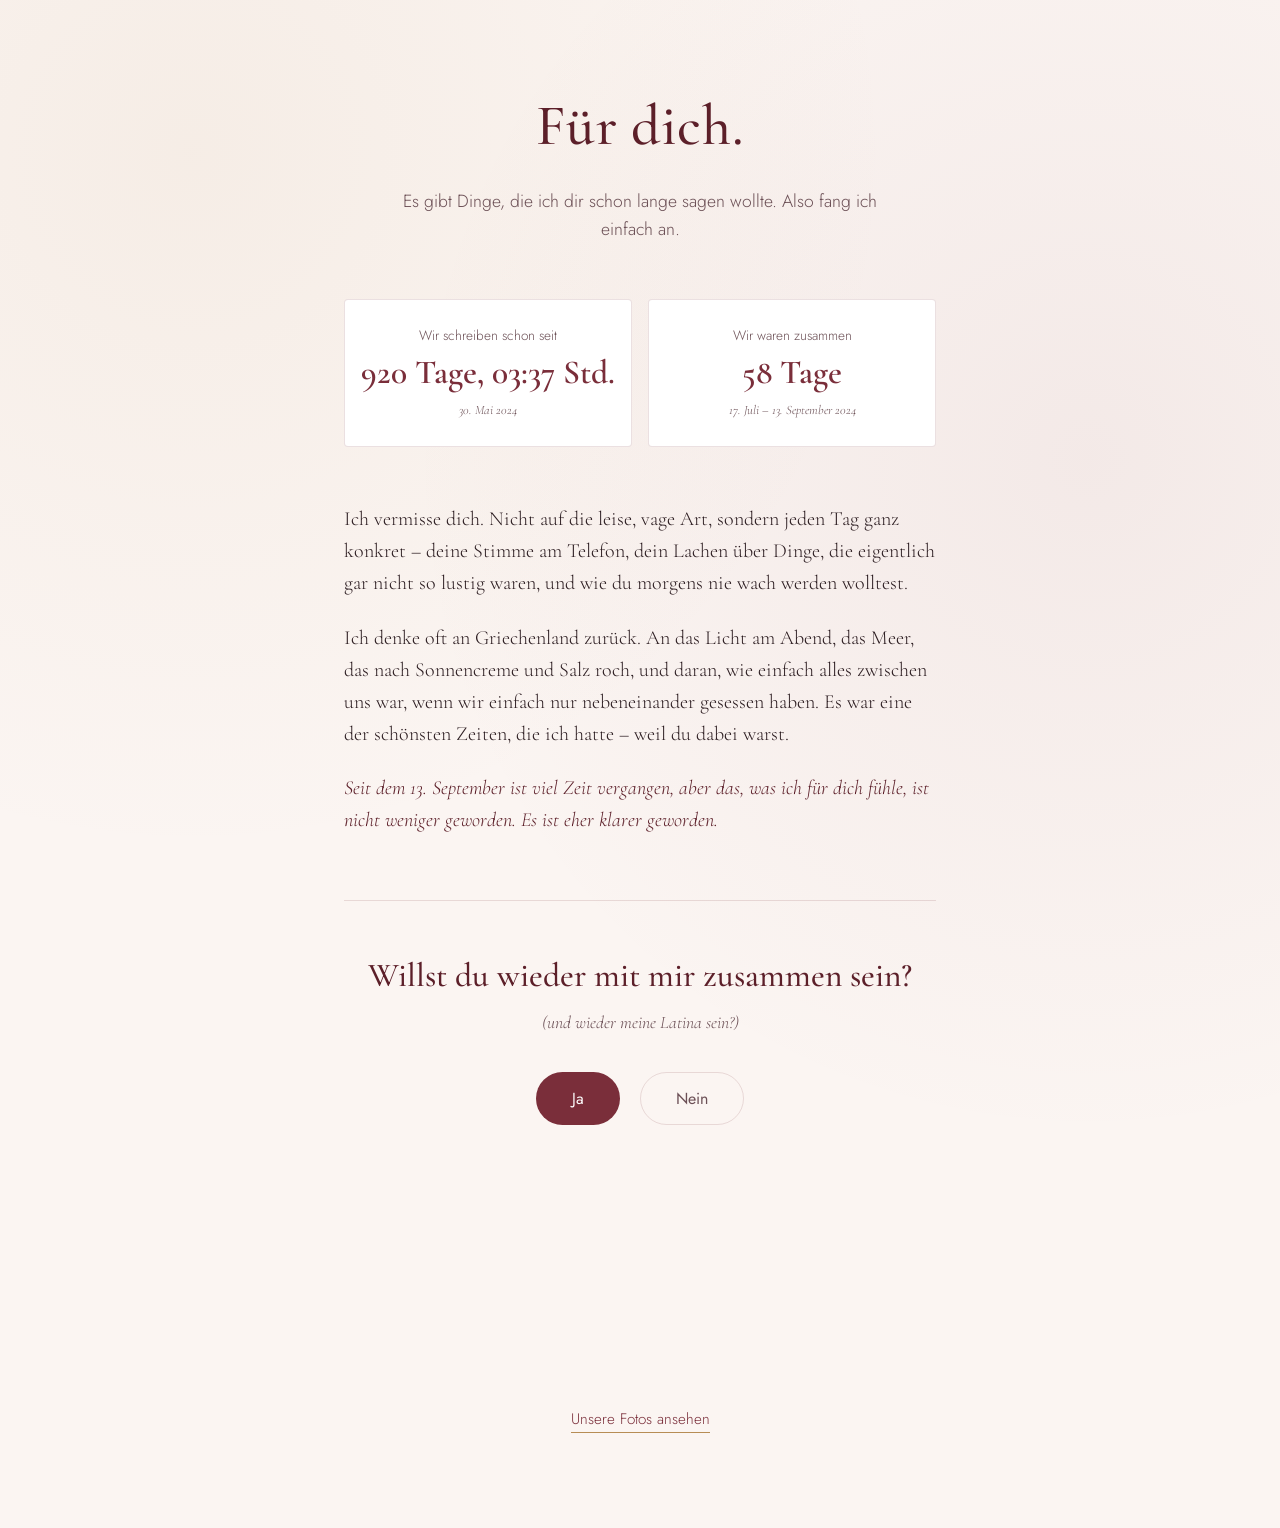
==== index.html @ 268aa848 "Add files via upload" ====
<!doctype html>
<html lang="de">
<head>
<meta charset="UTF-8">
<meta name="viewport" content="width=device-width, initial-scale=1.0">
<title>Für dich</title>
<link rel="preconnect" href="https://fonts.googleapis.com">
<link rel="preconnect" href="https://fonts.gstatic.com" crossorigin>
<link href="https://fonts.googleapis.com/css2?family=Cormorant+Garamond:ital,wght@0,400;0,500;0,600;1,500&family=Jost:wght@300;400;500&display=swap" rel="stylesheet">
<link rel="stylesheet" href="style.css">
</head>
<body>
<main class="page">

  <header class="hero">
    <h1>Für dich.</h1>
    <p class="intro">Es gibt Dinge, die ich dir schon lange sagen wollte. Also fang ich einfach an.</p>
  </header>

  <section class="counters" aria-label="Zeit, die wir geteilt haben">
    <div class="counter-card">
      <span class="counter-label">Wir schreiben schon seit</span>
      <div class="counter-value" id="counter-schreiben">–</div>
      <span class="counter-sub">30. Mai 2024</span>
    </div>
    <div class="counter-card">
      <span class="counter-label">Wir waren zusammen</span>
      <div class="counter-value" id="counter-beziehung">–</div>
      <span class="counter-sub">17. Juli – 13. September 2024</span>
    </div>
  </section>

  <section class="letter">
    <p>Ich vermisse dich. Nicht auf die leise, vage Art, sondern jeden Tag ganz konkret &ndash; deine Stimme am Telefon, dein Lachen über Dinge, die eigentlich gar nicht so lustig waren, und wie du morgens nie wach werden wolltest.</p>
    <p>Ich denke oft an Griechenland zurück. An das Licht am Abend, das Meer, das nach Sonnencreme und Salz roch, und daran, wie einfach alles zwischen uns war, wenn wir einfach nur nebeneinander gesessen haben. Es war eine der schönsten Zeiten, die ich hatte &ndash; weil du dabei warst.</p>
    <p>Seit dem 13. September ist viel Zeit vergangen, aber das, was ich für dich fühle, ist nicht weniger geworden. Es ist eher klarer geworden.</p>
  </section>

  <section class="question">
    <h2>Willst du wieder mit mir zusammen sein?</h2>
    <p class="question-sub">(und wieder meine Latina sein?)</p>

    <div class="buttons" id="button-wrap">
      <button id="btn-ja" class="btn btn-yes" type="button">Ja</button>
      <button id="btn-nein" class="btn btn-no" type="button">Nein</button>
    </div>

    <p class="response-text" id="response-text" aria-live="polite"></p>
  </section>

  <nav class="page-nav">
    <a href="galerie.html">Unsere Fotos ansehen</a>
  </nav>

</main>
<script src="script.js"></script>
</body>
</html>
---- style.css ----
:root {
  --bg: #fbf5f2;
  --bg-card: #ffffff;
  --ink: #2c1d21;
  --ink-soft: #6b4f55;
  --wine: #7a2e3a;
  --wine-deep: #5c1f29;
  --gold: #b78d55;
  --blush: #ecd3d2;
  --line: rgba(122, 46, 58, 0.15);

  --font-display: "Cormorant Garamond", serif;
  --font-body: "Jost", sans-serif;
}

* { box-sizing: border-box; }

html {
  scroll-padding-top: env(safe-area-inset-top, 0px);
}

body {
  margin: 0;
  background: var(--bg);
  background-image: radial-gradient(circle at 15% 10%, rgba(183,141,85,0.08), transparent 40%),
                     radial-gradient(circle at 85% 30%, rgba(122,46,58,0.06), transparent 45%);
  color: var(--ink);
  font-family: var(--font-body);
  font-weight: 300;
  line-height: 1.6;
  -webkit-font-smoothing: antialiased;
  padding-top: env(safe-area-inset-top, 0px);
  padding-bottom: env(safe-area-inset-bottom, 0px);
}

.page {
  max-width: 640px;
  margin: 0 auto;
  padding: 5rem 1.5rem 6rem;
}

/* ---------- Hero ---------- */

.hero {
  text-align: center;
  margin-bottom: 3.5rem;
}

.hero h1 {
  font-family: var(--font-display);
  font-weight: 500;
  font-size: clamp(2.6rem, 8vw, 3.6rem);
  margin: 0 0 0.9rem;
  color: var(--wine-deep);
  letter-spacing: 0.01em;
}

.hero.small h1 {
  font-size: clamp(2.1rem, 7vw, 2.8rem);
}

.hero .intro {
  font-size: 1.1rem;
  color: var(--ink-soft);
  max-width: 30rem;
  margin: 0 auto;
}

/* ---------- Counters ---------- */

.counters {
  display: grid;
  grid-template-columns: 1fr 1fr;
  gap: 1rem;
  margin-bottom: 3.5rem;
}

.counter-card {
  background: var(--bg-card);
  border: 1px solid var(--line);
  border-radius: 4px;
  padding: 1.6rem 1rem;
  text-align: center;
}

.counter-label {
  display: block;
  font-size: 0.85rem;
  color: var(--ink-soft);
  margin-bottom: 0.5rem;
}

.counter-value {
  font-family: var(--font-display);
  font-size: clamp(1.6rem, 6vw, 2.1rem);
  font-weight: 600;
  color: var(--wine);
  line-height: 1.1;
}

.counter-sub {
  display: block;
  margin-top: 0.5rem;
  font-size: 0.8rem;
  color: var(--ink-soft);
  font-style: italic;
  font-family: var(--font-display);
}

/* ---------- Letter ---------- */

.letter {
  font-family: var(--font-display);
  font-size: 1.25rem;
  color: var(--ink);
  margin-bottom: 4rem;
}

.letter p {
  margin: 0 0 1.4rem;
}

.letter p:last-child {
  margin-bottom: 0;
  color: var(--wine-deep);
  font-style: italic;
}

/* ---------- Question ---------- */

.question {
  text-align: center;
  border-top: 1px solid var(--line);
  padding-top: 3rem;
}

.question h2 {
  font-family: var(--font-display);
  font-weight: 500;
  font-size: clamp(1.6rem, 5vw, 2.1rem);
  margin: 0 0 0.4rem;
  color: var(--wine-deep);
}

.question-sub {
  margin: 0 0 2.2rem;
  color: var(--ink-soft);
  font-style: italic;
  font-family: var(--font-display);
  font-size: 1.1rem;
}

.buttons {
  position: relative;
  display: flex;
  justify-content: center;
  gap: 1.2rem;
  min-height: 220px;
}

.btn {
  font-family: var(--font-body);
  font-size: 1rem;
  padding: 0.85rem 2.2rem;
  border-radius: 999px;
  border: 1px solid transparent;
  cursor: pointer;
  height: fit-content;
}

.btn-yes {
  background: var(--wine);
  color: #fff;
  transition: background 0.2s ease, transform 0.2s ease;
}

.btn-yes:hover {
  background: var(--wine-deep);
  transform: translateY(-1px);
}

.btn-no {
  background: transparent;
  border-color: var(--line);
  color: var(--ink-soft);
  transition: left 0.18s ease, top 0.18s ease;
}

.response-text {
  margin-top: 2rem;
  font-family: var(--font-display);
  font-size: 1.3rem;
  color: var(--wine-deep);
  min-height: 1.6rem;
}

/* ---------- Nav ---------- */

.page-nav {
  text-align: center;
  margin-top: 3.5rem;
}

.gallery-page .page-nav {
  margin-top: 0;
  margin-bottom: 3rem;
}

.page-nav a {
  color: var(--wine);
  text-decoration: none;
  border-bottom: 1px solid var(--gold);
  padding-bottom: 2px;
  font-size: 0.95rem;
}

.page-nav a:hover {
  color: var(--wine-deep);
}

/* ---------- Gallery ---------- */

.gallery-grid {
  columns: 2;
  column-gap: 0.9rem;
}

.gallery-item {
  margin: 0 0 0.9rem;
  break-inside: avoid;
  position: relative;
  overflow: hidden;
  border-radius: 3px;
}

.gallery-item img {
  display: block;
  width: 100%;
  height: auto;
  cursor: pointer;
  transition: transform 0.4s ease;
}

.gallery-item:hover img {
  transform: scale(1.04);
}

.gallery-item figcaption {
  position: absolute;
  left: 0;
  right: 0;
  bottom: 0;
  padding: 0.6rem 0.7rem;
  font-family: var(--font-display);
  font-style: italic;
  font-size: 0.9rem;
  color: #fff;
  background: linear-gradient(to top, rgba(44,29,33,0.75), transparent);
  opacity: 0;
  transition: opacity 0.3s ease;
}

.gallery-item:hover figcaption {
  opacity: 1;
}

/* ---------- Lightbox ---------- */

.lightbox {
  position: fixed;
  inset: 0;
  background: rgba(44,29,33,0.92);
  display: none;
  align-items: center;
  justify-content: center;
  padding: 2rem;
  z-index: 10;
}

.lightbox.active {
  display: flex;
}

.lightbox img {
  max-width: 100%;
  max-height: 85vh;
  border-radius: 3px;
}

.lightbox-close {
  position: absolute;
  top: calc(env(safe-area-inset-top, 0px) + 1.2rem);
  right: 1.2rem;
  background: transparent;
  border: none;
  color: #fff;
  font-size: 2rem;
  line-height: 1;
  cursor: pointer;
}

/* ---------- Responsive ---------- */

@media (min-width: 640px) {
  .gallery-grid { columns: 3; }
}

@media (max-width: 480px) {
  .counters { grid-template-columns: 1fr; }
  .buttons { flex-direction: row; }
}

@media (prefers-reduced-motion: reduce) {
  * { transition: none !important; }
}
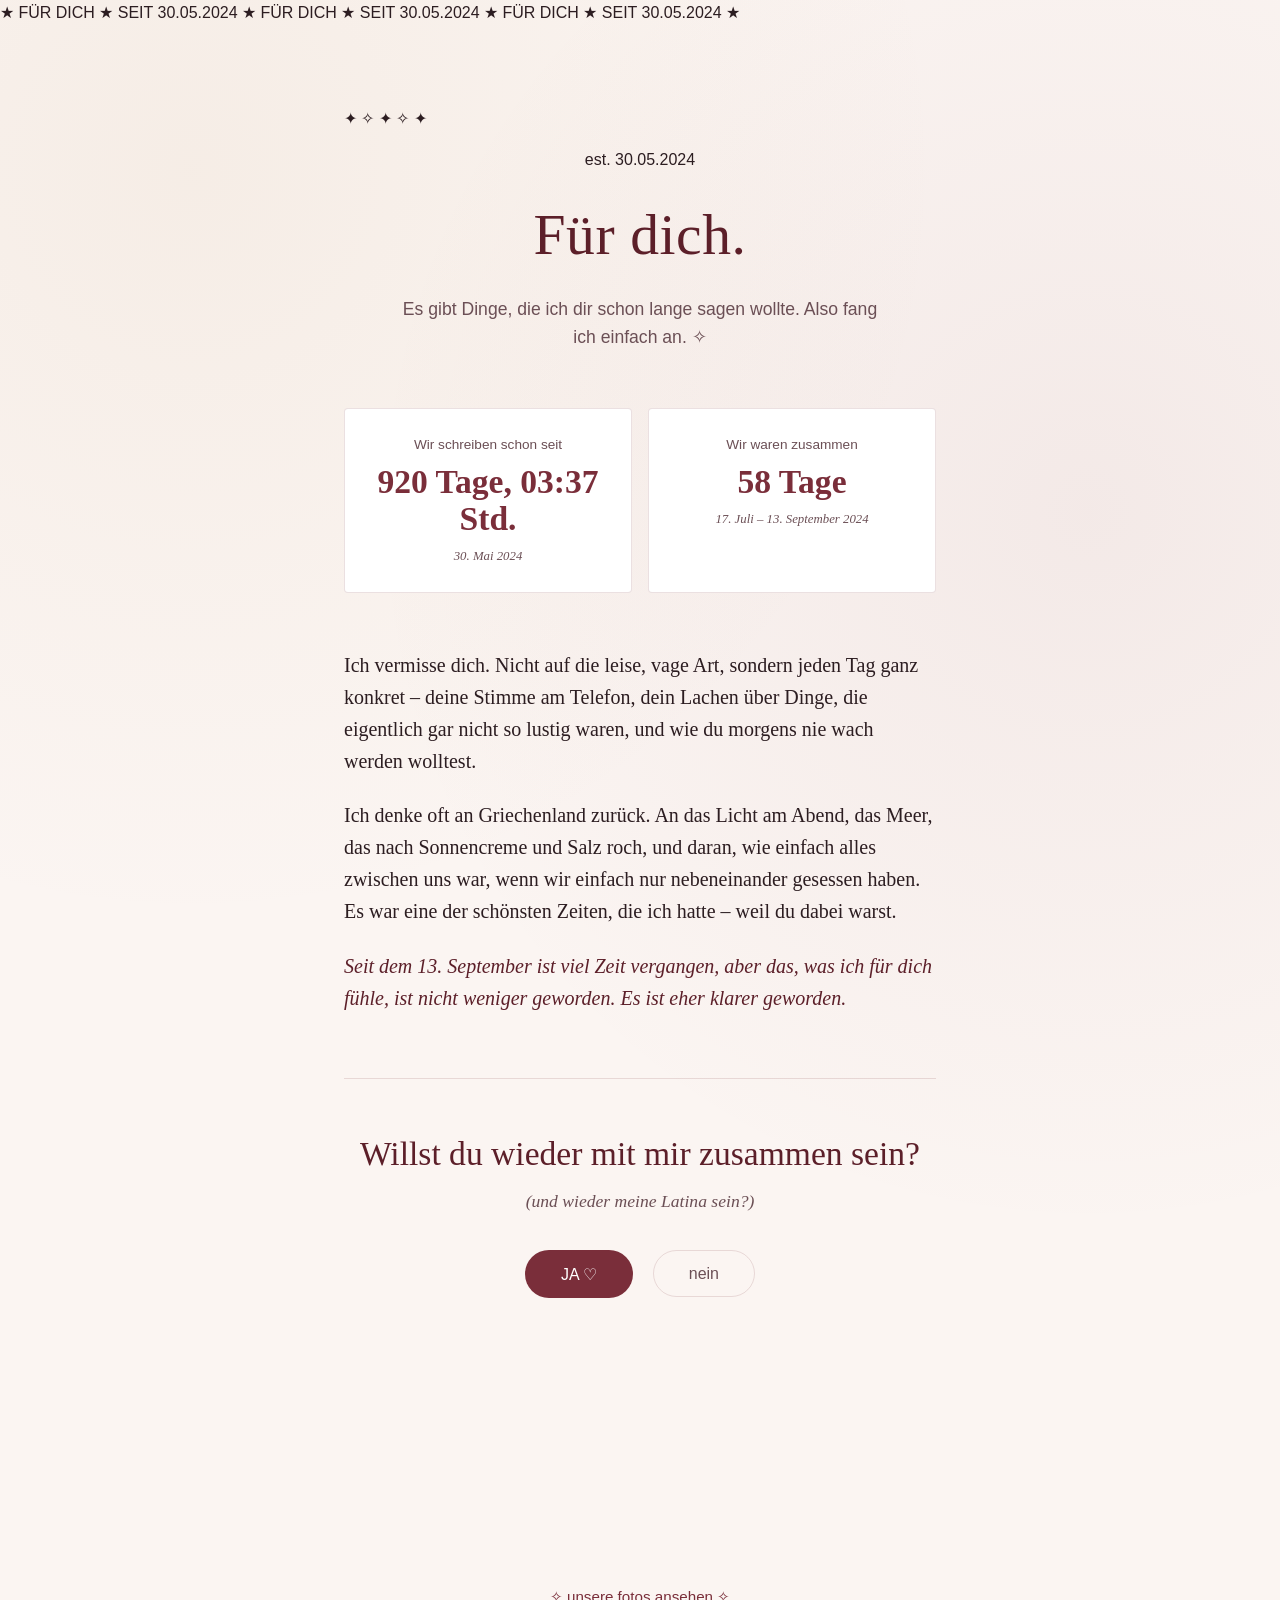
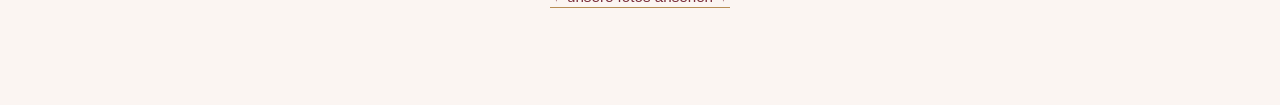
==== commit 1bdcd360: "Update index.html with new titles and styles" ====
--- a/index.html
+++ b/index.html
@@ -3,18 +3,32 @@
 <head>
 <meta charset="UTF-8">
 <meta name="viewport" content="width=device-width, initial-scale=1.0">
-<title>Für dich</title>
+<title>♡ für dich ♡</title>
 <link rel="preconnect" href="https://fonts.googleapis.com">
 <link rel="preconnect" href="https://fonts.gstatic.com" crossorigin>
-<link href="https://fonts.googleapis.com/css2?family=Cormorant+Garamond:ital,wght@0,400;0,500;0,600;1,500&family=Jost:wght@300;400;500&display=swap" rel="stylesheet">
+<link href="https://fonts.googleapis.com/css2?family=Chewy&family=Space+Grotesk:wght@400;500;700&display=swap" rel="stylesheet">
 <link rel="stylesheet" href="style.css">
 </head>
 <body>
+
+<div class="marquee" aria-hidden="true">
+  <div class="marquee-track">★ FÜR DICH ★ SEIT 30.05.2024 ★ FÜR DICH ★ SEIT 30.05.2024 ★ FÜR DICH ★ SEIT 30.05.2024 ★</div>
+</div>
+
 <main class="page">
 
+  <div class="sparkle-field" aria-hidden="true">
+    <span class="sparkle s1">✦</span>
+    <span class="sparkle s2">✧</span>
+    <span class="sparkle s3">✦</span>
+    <span class="sparkle s4">✧</span>
+    <span class="sparkle s5">✦</span>
+  </div>
+
   <header class="hero">
+    <p class="badge">est. 30.05.2024</p>
     <h1>Für dich.</h1>
-    <p class="intro">Es gibt Dinge, die ich dir schon lange sagen wollte. Also fang ich einfach an.</p>
+    <p class="intro">Es gibt Dinge, die ich dir schon lange sagen wollte. Also fang ich einfach an. ✧</p>
   </header>
 
   <section class="counters" aria-label="Zeit, die wir geteilt haben">
@@ -41,15 +55,15 @@
     <p class="question-sub">(und wieder meine Latina sein?)</p>
 
     <div class="buttons" id="button-wrap">
-      <button id="btn-ja" class="btn btn-yes" type="button">Ja</button>
-      <button id="btn-nein" class="btn btn-no" type="button">Nein</button>
+      <button id="btn-ja" class="btn btn-yes" type="button">JA ♡</button>
+      <button id="btn-nein" class="btn btn-no" type="button">nein</button>
     </div>
 
     <p class="response-text" id="response-text" aria-live="polite"></p>
   </section>
 
   <nav class="page-nav">
-    <a href="galerie.html">Unsere Fotos ansehen</a>
+    <a href="galerie.html">✧ unsere fotos ansehen ✧</a>
   </nav>
 
 </main>
